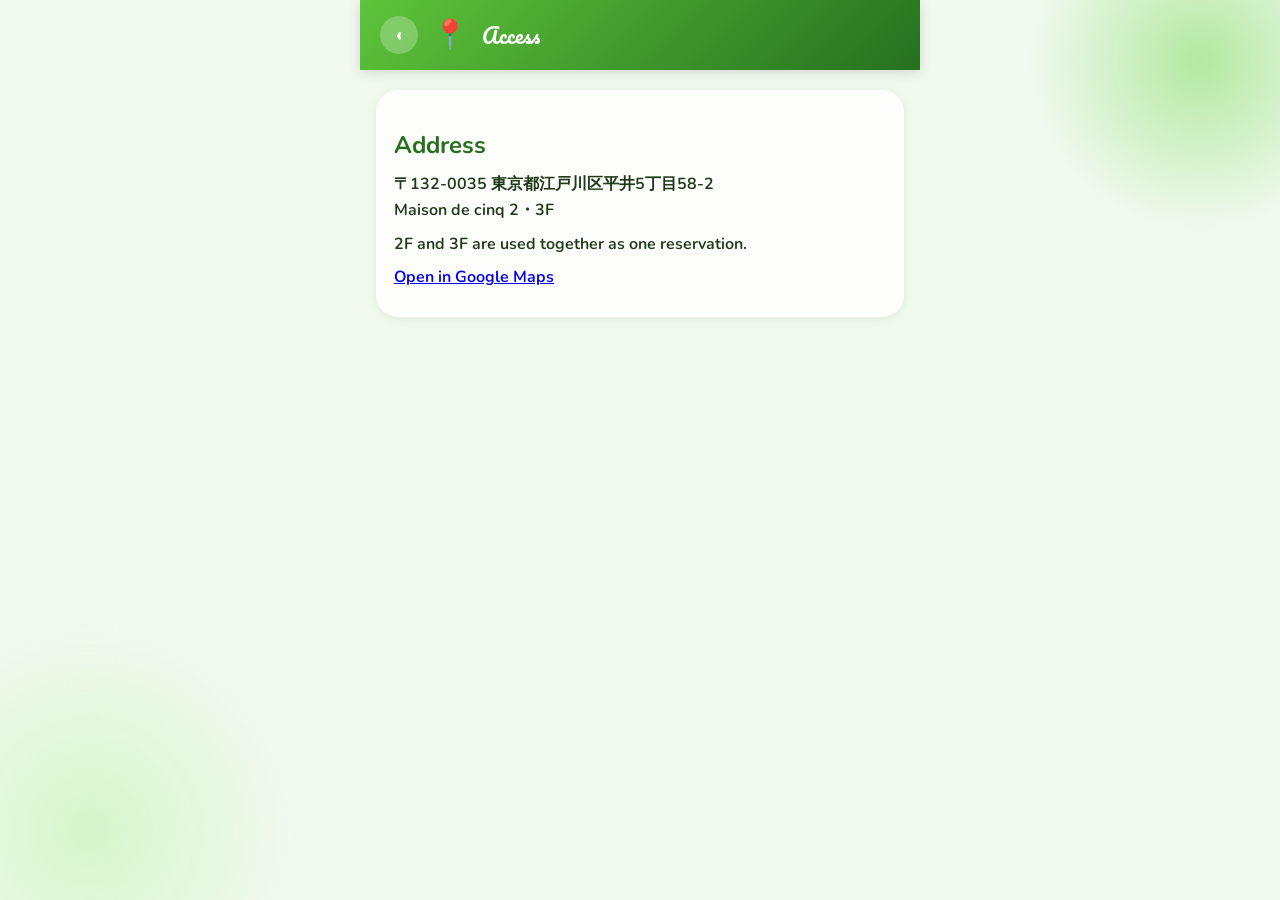
==== access/index.html @ 151ad1eb "Add Hirai guest manual site" ====
<!doctype html>
<html lang="en">
<head>
  <meta charset="utf-8">
  <meta name="viewport" content="width=device-width, initial-scale=1, viewport-fit=cover">
  <meta name="theme-color" content="#f2faf0">
  <title>Access — Hirai</title>
  <link rel="preconnect" href="https://fonts.googleapis.com">
  <link rel="preconnect" href="https://fonts.gstatic.com" crossorigin>
  <link href="https://fonts.googleapis.com/css2?family=Nunito:wght@500;600;700;800;900&family=Pacifico&display=swap" rel="stylesheet">
  <link rel="stylesheet" href="../assets/site.css">
</head>
<body>
<main>
  <header class="top">
    <a class="back" href="../" aria-label="Back">‹</a>
    <span class="top-emoji" aria-hidden="true">📍</span>
    <h1>Access</h1>
  </header>

  <section class="content">
    <h2>Address</h2>
    <p>〒132-0035 東京都江戸川区平井5丁目58-2<br>Maison de cinq 2・3F</p>
    <p>2F and 3F are used together as one reservation.</p>
    <p><a href="https://www.google.com/maps/search/?api=1&query=%E6%9D%B1%E4%BA%AC%E9%83%BD%E6%B1%9F%E6%88%B8%E5%B7%9D%E5%8C%BA%E5%B9%B3%E4%BA%955%E4%B8%81%E7%9B%AE58-2" target="_blank" rel="noopener">Open in Google Maps</a></p>
  </section>
</main>
</body>
</html>
---- assets/site.css ----
:root {
  --cream: #f2faf0;
  --cream-deep: #dff5d8;
  --green: #5ec43a;
  --green-dark: #267020;
  --green-soft: #d5f5ca;
  --text: #1e3a18;
  --muted: #3a6030;
  --white: #fff;
  --shadow-sm: 0 2px 8px rgba(40,100,30,.10);
  --shadow-md: 0 4px 18px rgba(40,100,30,.15);
  --shadow-hover: 0 14px 38px rgba(40,100,30,.24);
  --ease-pop: cubic-bezier(.34,1.56,.64,1);
}

* { box-sizing: border-box; }

body {
  margin: 0;
  font-family: Nunito, -apple-system, BlinkMacSystemFont, sans-serif;
  background: var(--cream);
  color: var(--text);
  line-height: 1.6;
  min-height: 100vh;
}

body::before,
body::after {
  content: "";
  position: fixed;
  border-radius: 50%;
  pointer-events: none;
  z-index: 0;
  filter: blur(4px);
}

body::before {
  top: -120px;
  right: -100px;
  width: 360px;
  height: 360px;
  background: radial-gradient(circle, #b2e8a0 0%, transparent 68%);
}

body::after {
  bottom: -140px;
  left: -120px;
  width: 420px;
  height: 420px;
  background: radial-gradient(circle, var(--green-soft) 0%, transparent 70%);
}

main {
  position: relative;
  max-width: 560px;
  margin: 0 auto;
  padding: 0 0 40px;
  z-index: 1;
}

.hero {
  text-align: center;
  padding: 54px 24px 28px;
}

.hero .mark {
  display: inline-block;
  font-size: 68px;
  line-height: 1;
  margin-bottom: 10px;
}

.hero h1 {
  font-family: Pacifico, cursive;
  font-weight: 400;
  color: var(--green-dark);
  font-size: clamp(2rem, 7vw, 3rem);
  line-height: 1.15;
  margin: 0 0 8px;
  text-shadow: 3px 3px 0 var(--green-soft);
}

.hero p,
.pill {
  display: inline-flex;
  align-items: center;
  gap: 6px;
  margin: 4px 0 0;
  padding: 5px 14px;
  border-radius: 999px;
  background: rgba(255,255,255,.7);
  color: var(--muted);
  font-size: .76rem;
  font-weight: 800;
  letter-spacing: .05em;
  border: 1px solid rgba(94,196,58,.18);
}

.notice,
.content {
  margin: 8px 16px 28px;
  background: rgba(255,255,255,.84);
  border-radius: 22px;
  padding: 18px;
  box-shadow: var(--shadow-sm);
}

.notice {
  border-left: 6px solid var(--green);
}

.notice strong {
  display: block;
  color: var(--green-dark);
  font-size: .8rem;
  letter-spacing: .08em;
  text-transform: uppercase;
}

.menu { padding: 0 16px; }

.menu-group { margin-bottom: 18px; }

.menu-group-head {
  display: flex;
  align-items: baseline;
  gap: 10px;
  margin: 0 4px 12px;
}

.menu-group-title {
  font-family: Pacifico, cursive;
  font-weight: 400;
  font-size: 1.1rem;
  color: var(--green);
}

.menu-group-line {
  flex: 1;
  height: 2px;
  background: linear-gradient(to right, #b2e8a0, transparent);
  border-radius: 2px;
}

.btn-grid {
  display: grid;
  grid-template-columns: 1fr 1fr;
  gap: 12px;
}

.pl-btn {
  background: var(--white);
  border-radius: 22px;
  padding: 18px 12px 16px;
  display: flex;
  flex-direction: column;
  align-items: center;
  gap: 8px;
  text-decoration: none;
  color: var(--text);
  box-shadow: var(--shadow-sm);
  border: 1.5px solid transparent;
  transition: transform .22s var(--ease-pop), box-shadow .22s ease, border-color .2s ease;
}

.pl-btn:hover,
.pl-btn:focus-visible {
  transform: translateY(-4px);
  box-shadow: var(--shadow-hover);
  border-color: var(--green);
  outline: none;
}

.pl-icon-wrap {
  width: 52px;
  height: 52px;
  border-radius: 50%;
  display: flex;
  align-items: center;
  justify-content: center;
  background: var(--green-soft);
}

.pl-icon { font-size: 1.8rem; line-height: 1; }
.pl-en { font-size: .8rem; font-weight: 800; text-transform: uppercase; letter-spacing: .04em; color: var(--green-dark); text-align: center; line-height: 1.2; }
.pl-ja { font-size: .7rem; font-weight: 700; color: var(--muted); text-align: center; line-height: 1.35; }

.top {
  position: sticky;
  top: 0;
  background: linear-gradient(135deg, var(--green) 0%, var(--green-dark) 100%);
  color: white;
  margin: 0 0 20px;
  padding: 16px 20px;
  display: flex;
  align-items: center;
  gap: 14px;
  box-shadow: 0 2px 12px rgba(0,0,0,.15);
  z-index: 5;
}

.back {
  color: white;
  text-decoration: none;
  background: rgba(255,255,255,.25);
  width: 38px;
  height: 38px;
  border-radius: 50%;
  display: grid;
  place-items: center;
  font-size: 1.2rem;
  font-weight: 900;
  flex-shrink: 0;
}

.top-emoji { font-size: 1.8rem; line-height: 1; flex-shrink: 0; }

.top h1 {
  font-family: Pacifico, cursive;
  font-weight: 400;
  font-size: 1.3rem;
  margin: 0;
  line-height: 1.2;
  color: #fff;
}

h2, h3 { color: var(--green-dark); margin: 18px 0 8px; }
p { margin: 8px 0; font-weight: 650; }
ul, ol { padding-left: 1.2rem; }
li { margin: 6px 0; }
figure { margin: 14px 0; }
img { width: 100%; height: auto; border-radius: 14px; display: block; box-shadow: 0 2px 10px rgba(0,0,0,.08); }
code { font-family: ui-monospace, SFMono-Regular, Menlo, monospace; background: #eef8e8; border-radius: 6px; padding: 2px 5px; }

.important {
  background: #fff7ed;
  border-left: 5px solid #f59e0b;
  border-radius: 12px;
  padding: 12px 14px;
  margin: 18px 0;
  font-weight: 800;
}

@media (max-width: 420px) {
  .btn-grid { grid-template-columns: 1fr; }
  .hero { padding-top: 42px; }
}
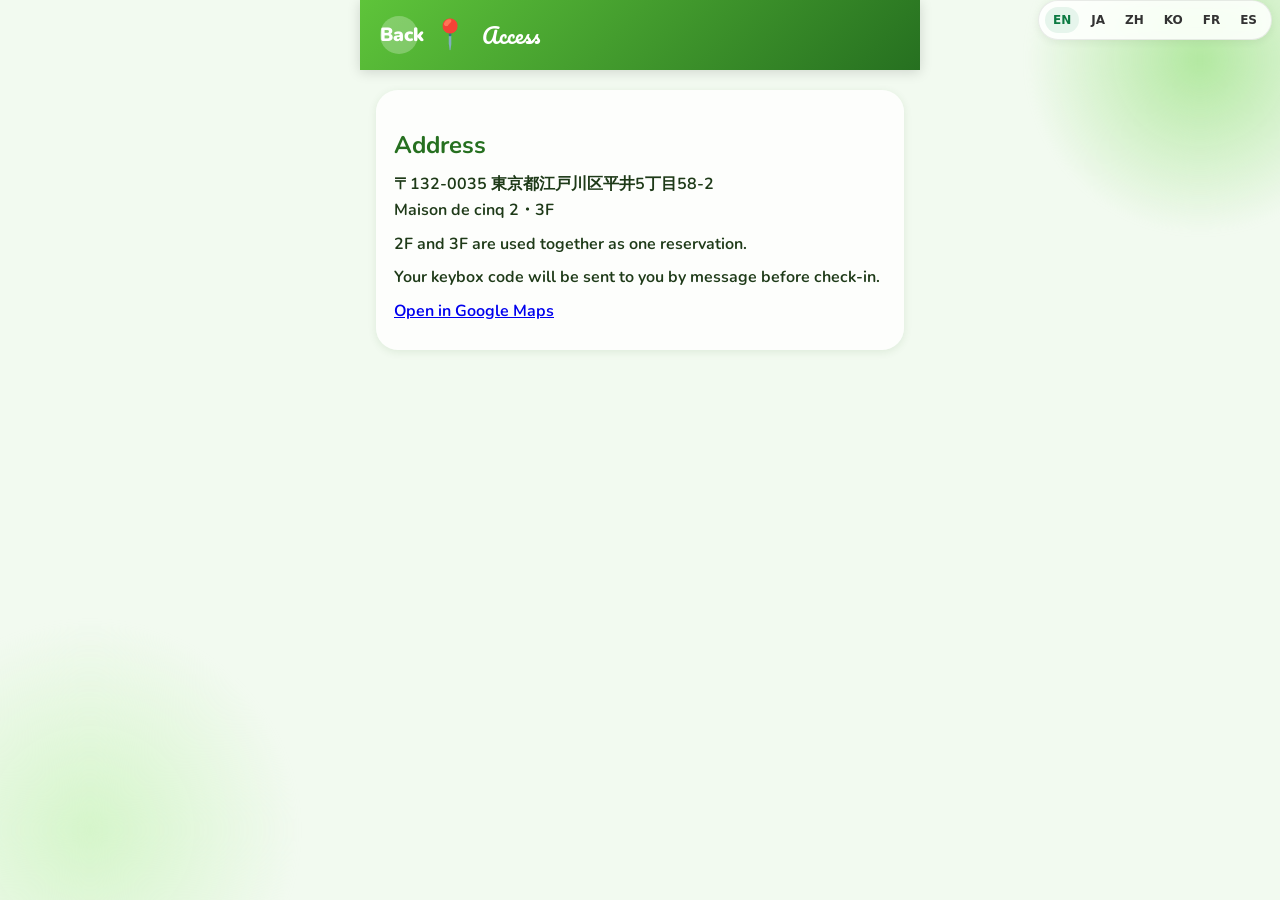
==== commit 459c6a4d: "feat(i18n): add 6-language client-side i18n with shared assets; remove key page, add access note; wi" ====
--- a/access/index.html
+++ b/access/index.html
@@ -9,21 +9,24 @@
   <link rel="preconnect" href="https://fonts.gstatic.com" crossorigin>
   <link href="https://fonts.googleapis.com/css2?family=Nunito:wght@500;600;700;800;900&family=Pacifico&display=swap" rel="stylesheet">
   <link rel="stylesheet" href="../assets/site.css">
+  <link rel="stylesheet" href="../assets/i18n.css">
 </head>
 <body>
 <main>
   <header class="top">
-    <a class="back" href="../" aria-label="Back">‹</a>
+    <a class="back" href="../" data-i18n="top.back" data-i18n-attr="aria-label" aria-label="Back">‹</a>
     <span class="top-emoji" aria-hidden="true">📍</span>
-    <h1>Access</h1>
+    <h1 data-i18n="access.title">Access</h1>
   </header>
 
   <section class="content">
-    <h2>Address</h2>
-    <p>〒132-0035 東京都江戸川区平井5丁目58-2<br>Maison de cinq 2・3F</p>
-    <p>2F and 3F are used together as one reservation.</p>
-    <p><a href="https://www.google.com/maps/search/?api=1&query=%E6%9D%B1%E4%BA%AC%E9%83%BD%E6%B1%9F%E6%88%B8%E5%B7%9D%E5%8C%BA%E5%B9%B3%E4%BA%955%E4%B8%81%E7%9B%AE58-2" target="_blank" rel="noopener">Open in Google Maps</a></p>
+    <h2 data-i18n="access.address.h">Address</h2>
+    <p data-i18n="notice.address.text" data-i18n-html>〒132-0035 東京都江戸川区平井5丁目58-2<br>Maison de cinq 2・3F</p>
+    <p data-i18n="notice.address.note">2F and 3F are used together as one reservation.</p>
+    <p data-i18n="access.keybox.note">Your keybox code will be sent to you by message before check-in.</p>
+    <p><a href="https://www.google.com/maps/search/?api=1&query=%E6%9D%B1%E4%BA%AC%E9%83%BD%E6%B1%9F%E6%88%B8%E5%B7%9D%E5%8C%BA%E5%B9%B3%E4%BA%955%E4%B8%81%E7%9B%AE58-2" target="_blank" rel="noopener" data-i18n="access.maps">Open in Google Maps</a></p>
   </section>
 </main>
+<script src="../assets/i18n.js" defer></script>
 </body>
 </html>
--- a/assets/i18n.css
+++ b/assets/i18n.css
@@ -0,0 +1,36 @@
+/* Lightweight styles for the floating language switcher */
+.i18n-switcher {
+  position: fixed;
+  top: env(safe-area-inset-top, 0px);
+  right: 8px;
+  z-index: 1000;
+  display: flex;
+  gap: 4px;
+  padding: 6px;
+  background: rgba(255, 255, 255, 0.9);
+  backdrop-filter: saturate(180%) blur(8px);
+  border: 1px solid rgba(0,0,0,0.08);
+  border-radius: 999px;
+  box-shadow: 0 2px 8px rgba(0,0,0,0.06);
+}
+
+.i18n-switcher button {
+  appearance: none;
+  border: none;
+  background: transparent;
+  font: 600 12px/1.2 system-ui, -apple-system, Segoe UI, Roboto, Helvetica, Arial, sans-serif;
+  color: #333;
+  padding: 6px 8px;
+  border-radius: 999px;
+  cursor: pointer;
+}
+
+.i18n-switcher button[aria-current="true"] {
+  background: #e6f5ec;
+  color: #0d7a43;
+}
+
+@media (max-width: 480px) {
+  .i18n-switcher { right: 4px; padding: 4px; }
+  .i18n-switcher button { padding: 6px; font-size: 11px; }
+}
